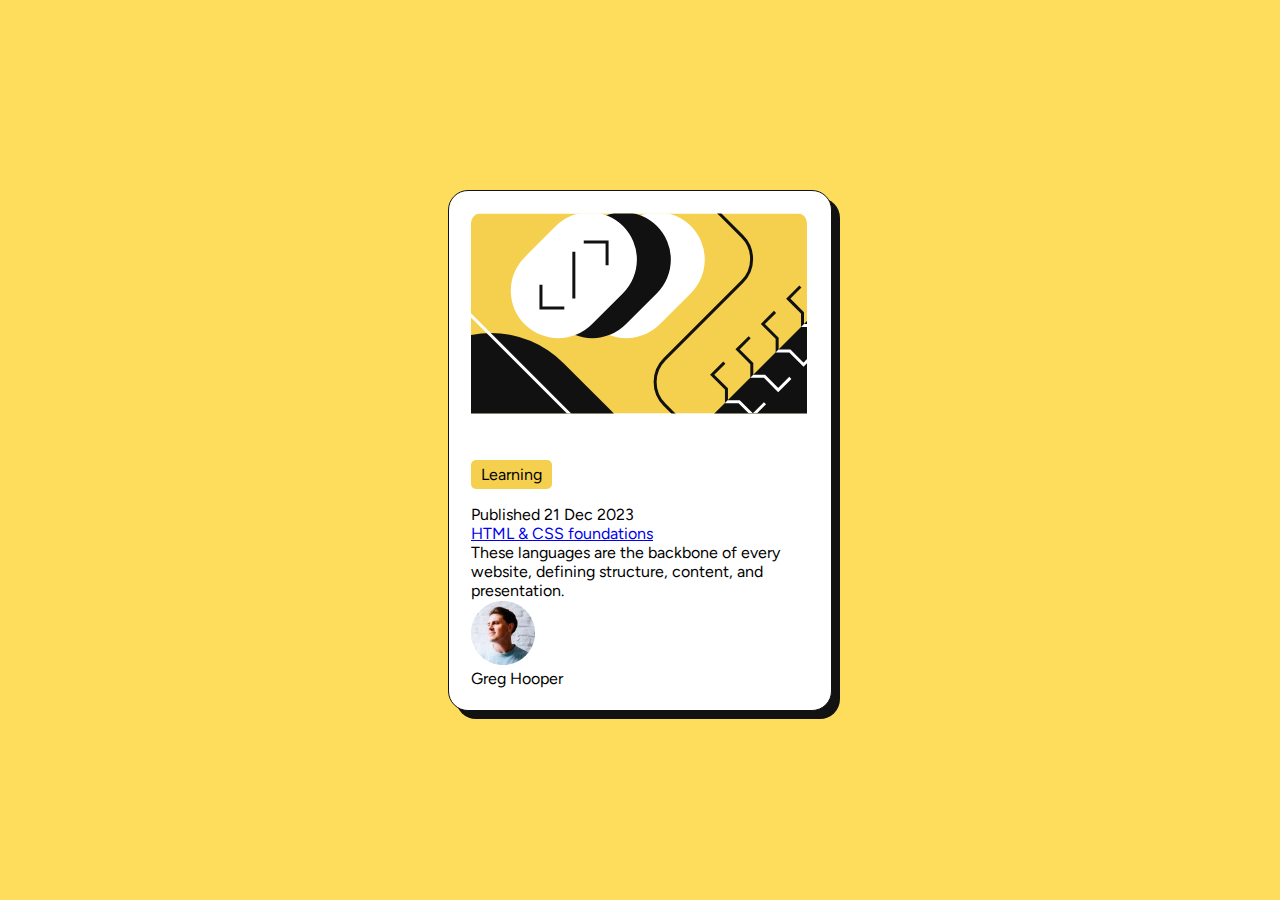
==== index.html @ 7fb590b7 "update" ====
<!DOCTYPE html>
<html lang="en">
	<head>
		<meta charset="UTF-8" />
		<meta name="viewport" content="width=device-width, initial-scale=1.0" />
		<link rel="preconnect" href="https://fonts.googleapis.com" />
		<link rel="preconnect" href="https://fonts.gstatic.com" crossorigin />
		<link rel="preconnect" href="https://fonts.googleapis.com" />
		<link rel="preconnect" href="https://fonts.gstatic.com" crossorigin />
		<link href="https://fonts.googleapis.com/css2?family=Figtree:wght@400;600;800&display=swap" rel="stylesheet" />
		<link rel="stylesheet" href="./css/style.css" />
		<title>Blog Preview Card</title>
	</head>
	<body>
		<main>
			<section class="container">
				<img src="./assets/images/illustration-article.svg" alt="Illustration" class="main-image" />
				<section class="main-text">
					<div id="tag">Learning</div>
					<p>Published 21 Dec 2023</p>
					<a href="#">HTML & CSS foundations</a>
					<p>These languages are the backbone of every website, defining structure, content, and presentation.</p>
				</section>
				<div class="footer">
					<img src="assets/images/image-avatar.webp" alt="" />
					<p>Greg Hooper</p>
				</div>
			</section>
		</main>

		<!-- <div class="attribution">Challenge by <a href="https://www.frontendmentor.io?ref=challenge" target="_blank">Frontend Mentor</a>. Coded by <a href="#">Your Name Here</a>.</div> -->
	</body>
</html>
---- css/style.css ----
:root {
	--yellow: rgba(255, 221, 92, 1);
	--white: rgba(255, 255, 255, 1);
	--grey: rgba(128, 128, 128, 1);
	--black: rgba(18, 18, 18, 1);
	--fs-p: 1rem;
	--ff-main: "Figtree", sans-serif;
}

* {
	padding: 0;
	margin: 0;
	box-sizing: border-box;
}

body {
	font-family: var(--ff-main);
	background-color: var(--yellow);
	display: flex;
	justify-content: center;
	align-items: center;
	width: 100%;
	height: 100vh;
}

.container {
	max-width: 384px;
	max-height: 522px;
	background-color: var(--white);
	margin: 0 auto;
	border-radius: 20px;
	border: 1px solid var(--black);
	box-shadow: 8px 8px var(--black);
	padding: 22px;
}

.main-image {
	border-radius: 10px;
	padding-bottom: 22px;
}

/* .main-text {
} */

#tag {
	width: fit-content;
	background-color: hsl(47, 88%, 63%);
	padding: 5px 10px;
	margin: 20px 0 16px 0;
	border-radius: 5px;
}
/* .footer {
}
.attribution {
} */
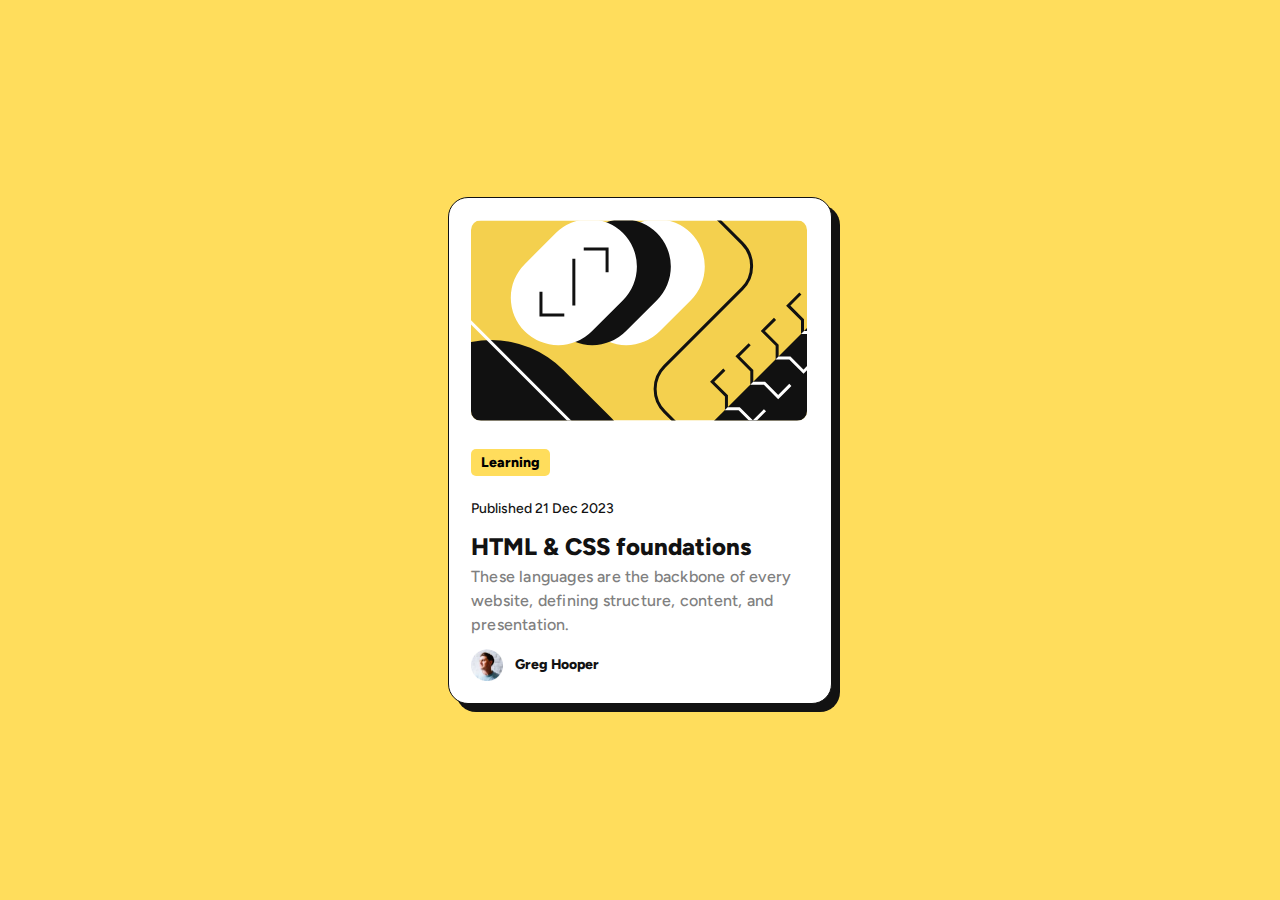
==== commit ccf10b49: "Fin" ====
--- a/index.html
+++ b/index.html
@@ -7,6 +7,7 @@
 		<link rel="preconnect" href="https://fonts.gstatic.com" crossorigin />
 		<link rel="preconnect" href="https://fonts.googleapis.com" />
 		<link rel="preconnect" href="https://fonts.gstatic.com" crossorigin />
+		<link rel="icon" type="image/png" sizes="32x32" href="./assets/images/favicon-32x32.png" />
 		<link href="https://fonts.googleapis.com/css2?family=Figtree:wght@400;600;800&display=swap" rel="stylesheet" />
 		<link rel="stylesheet" href="./css/style.css" />
 		<title>Blog Preview Card</title>
@@ -17,17 +18,15 @@
 				<img src="./assets/images/illustration-article.svg" alt="Illustration" class="main-image" />
 				<section class="main-text">
 					<div id="tag">Learning</div>
-					<p>Published 21 Dec 2023</p>
+					<div id="post-date">Published 21 Dec 2023</div>
 					<a href="#">HTML & CSS foundations</a>
 					<p>These languages are the backbone of every website, defining structure, content, and presentation.</p>
 				</section>
 				<div class="footer">
-					<img src="assets/images/image-avatar.webp" alt="" />
+					<img src="assets/images/image-avatar.webp" alt="avatar" />
 					<p>Greg Hooper</p>
 				</div>
 			</section>
 		</main>
-
-		<!-- <div class="attribution">Challenge by <a href="https://www.frontendmentor.io?ref=challenge" target="_blank">Frontend Mentor</a>. Coded by <a href="#">Your Name Here</a>.</div> -->
 	</body>
 </html>
--- a/css/style.css
+++ b/css/style.css
@@ -4,6 +4,7 @@
 	--grey: rgba(128, 128, 128, 1);
 	--black: rgba(18, 18, 18, 1);
 	--fs-p: 1rem;
+	--fs-small: 0.875rem;
 	--ff-main: "Figtree", sans-serif;
 }
 
@@ -14,42 +15,91 @@
 }
 
 body {
-	font-family: var(--ff-main);
+	align-items: center;
 	background-color: var(--yellow);
 	display: flex;
+	font-family: var(--ff-main);
+	height: 100vh;
 	justify-content: center;
-	align-items: center;
 	width: 100%;
-	height: 100vh;
 }
 
 .container {
+	background-color: var(--white);
+	border: 1px solid var(--black);
+	border-radius: 20px;
+	box-shadow: 8px 8px var(--black);
+	margin: 0 auto;
+	max-height: 522px;
 	max-width: 384px;
-	max-height: 522px;
-	background-color: var(--white);
-	margin: 0 auto;
-	border-radius: 20px;
-	border: 1px solid var(--black);
-	box-shadow: 8px 8px var(--black);
 	padding: 22px;
 }
 
 .main-image {
 	border-radius: 10px;
-	padding-bottom: 22px;
 }
 
-/* .main-text {
-} */
+#post-date {
+	color: var(--black);
+	font-family: var(--ff-main);
+	font-size: var(--fs-small);
+	font-style: normal;
+	font-weight: 500;
+	line-height: 150%;
+	padding: 10px 0 10px 0;
+}
 
 #tag {
+	background-color: var(--yellow);
+	border-radius: 5px;
+	font-size: 14px;
+	font-weight: 800;
+	margin: 24px 0 12px 0;
+	padding: 5px 10px;
 	width: fit-content;
-	background-color: hsl(47, 88%, 63%);
-	padding: 5px 10px;
-	margin: 20px 0 16px 0;
-	border-radius: 5px;
 }
-/* .footer {
+
+.main-text a {
+	color: var(--black);
+	font-family: var(--ff-main);
+	font-size: 24px;
+	font-style: normal;
+	font-weight: 800;
+	line-height: 150%;
+	margin-bottom: 8px;
+	text-decoration: none;
 }
-.attribution {
+
+.main-text p {
+	color: var(--grey);
+	font-family: var(--ff-main);
+	font-size: 16px;
+	font-style: normal;
+	font-weight: 500;
+	letter-spacing: 0.2px;
+	line-height: 150%;
+	margin-bottom: 12px;
+}
+
+.footer {
+	align-items: center;
+	display: flex;
+	gap: 12px;
+	justify-content: flex-start;
+}
+
+.footer img {
+	height: 32px;
+	width: 32px;
+}
+
+.footer p {
+	color: var(--black);
+	font-family: var(--ff-main);
+	font-size: var(--fs-small);
+	font-style: normal;
+	font-weight: 800;
+	line-height: 150%;
+}
+/* .attribution {
 } */
